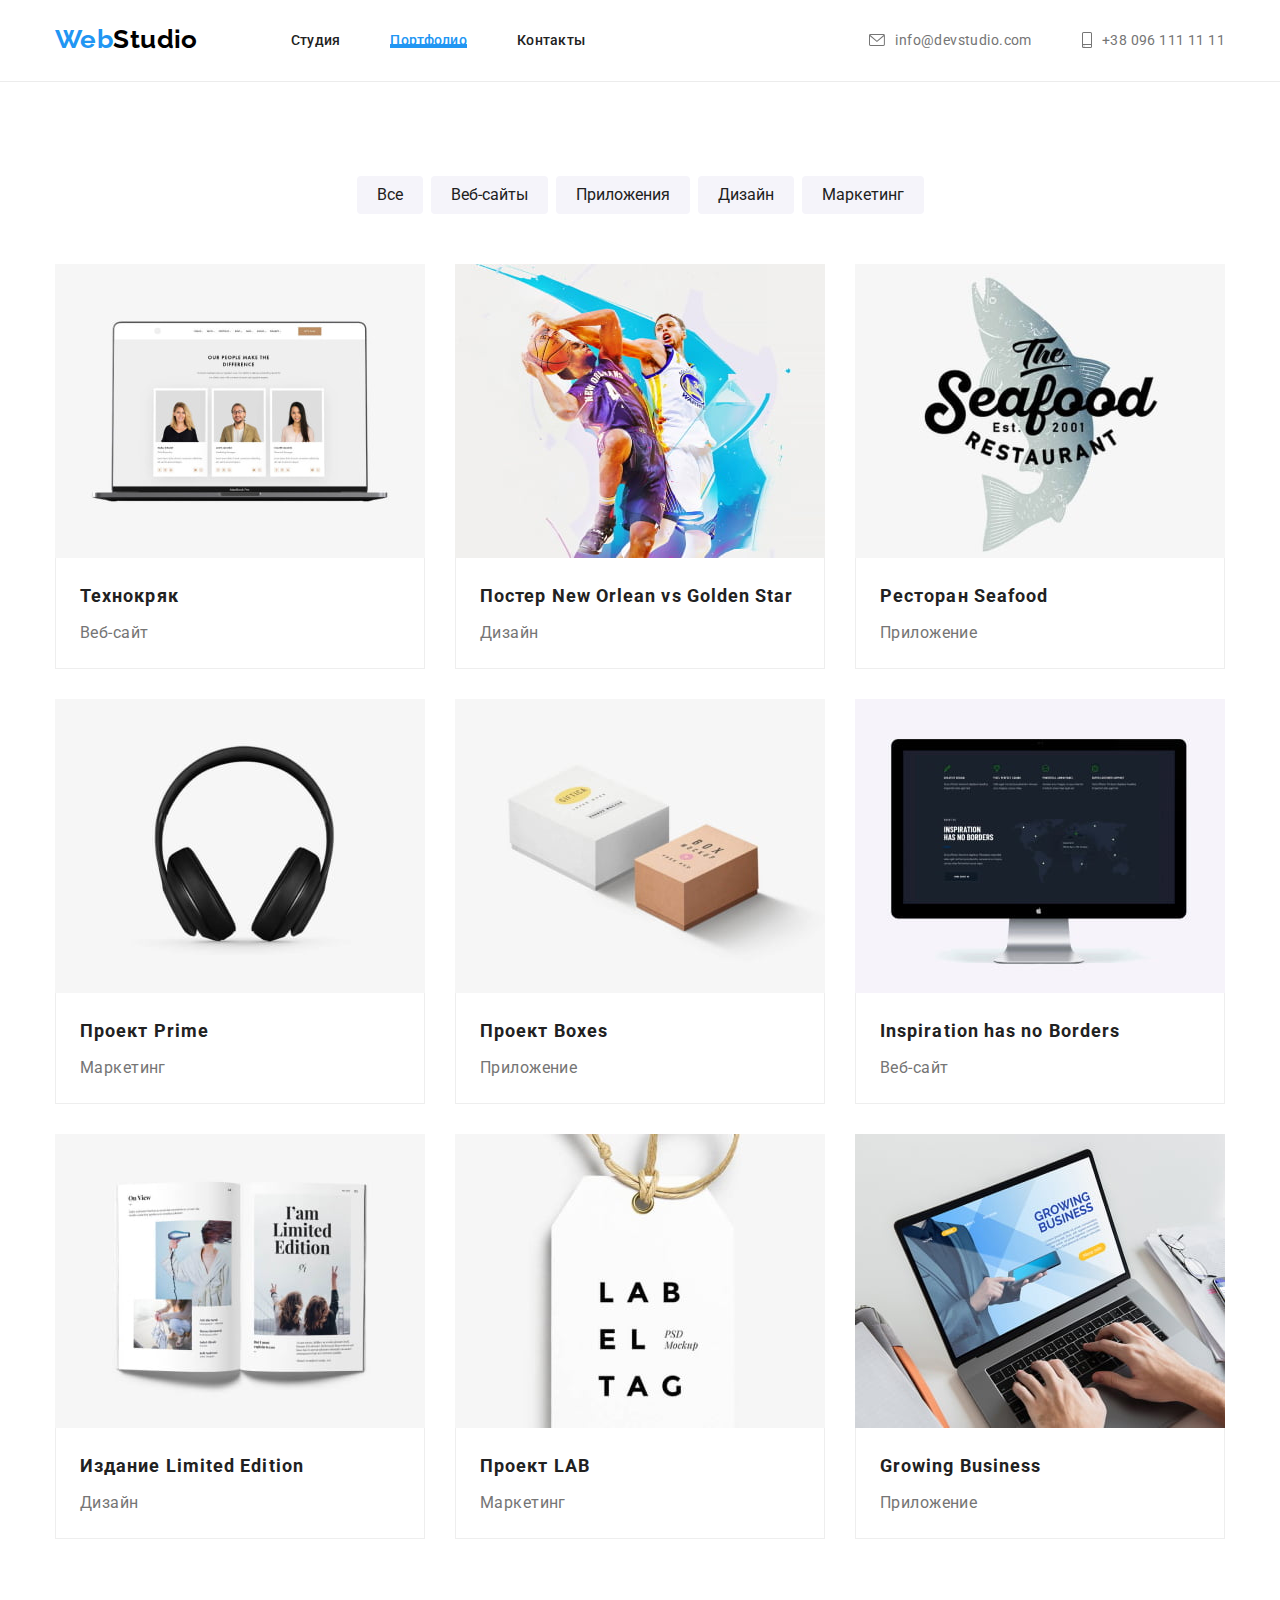
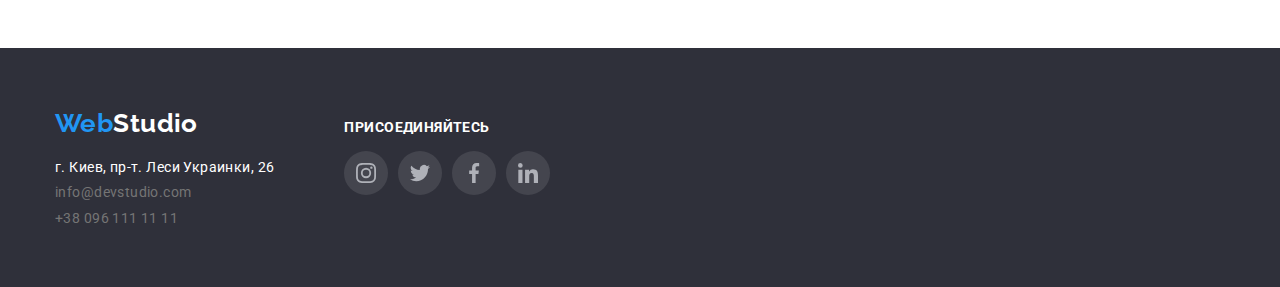
==== portfolio.html @ b0d62fca "Add files via upload" ====
<!DOCTYPE html>
<html lang="ru">

<head>
    <meta charset="UTF-8">    
    <meta name="description" content="Портфолио"/>
    <meta http-equiv="x-ua-compatible" content="ie=edge">
    <meta name="viewport" content="width=device-width, initial-scale=1.0">
    <link rel="stylesheet" href="css/modern-normalize.css">
    <link rel="stylesheet" href="./css/styles.css">
    <title>Портфолио</title>
    <link rel="preconnect" href="https://fonts.googleapis.com">
    <link rel="preconnect" href="https://fonts.gstatic.com" crossorigin>
    <link href="https://fonts.googleapis.com/css2?family=Raleway:wght@700&family=Roboto:wght@400;500;700;900&display=swap"
        rel="stylesheet">
</head>

<body>
    <!--header-->
        <header>
            <div class="container">
                <div class="heading-list">
                    <!--website navigation-->
                    <nav class="heading-nav">
                        <a class="logo" href="./index.html"><span class="logo-blue">Web</span>Studio</a>
                        <ul class="menu">
                            <li class="menu-item"><a class="navigation" href="./index.html">Студия</a></li>
                            <li class="menu-item"><a class="navigation active" href="./portfolio.html">Портфолио</a></li>
                            <li class="menu-item"><a class="navigation" href="/контакты">Контакты</a></li>
                        </ul>
                    </nav>
                    <ul class="contacts-in-header">
                        <li class=contact-info>
                        <a class="contact contact-first" href="mailto:info@devstudio.com"> 
                        <svg class="contacts-icon" width="16" height="12">
                        <use href="./images/icons.svg#icon-envelope"></use>
                        </svg>
                        info@devstudio.com</a>
                        </li>
                        <li class=contact-info> 
                        <a class="contact" href="tel:+380961111111">
                        <svg class="contacts-icon" width="10" height="16">
                        <use href="./images/icons.svg#icon-smartphone"></use>
                        </svg>+38 096 111 11 11</a></li>
                    </ul>
                </div>
            </div>
        </header>

    <!--main content-->
    <main>
        <!--buttons block-->
        <section  class="section">
            <div  class="container">
            <h1 hidden>none</h1>
            <ul class="project-portfolio-navigation">
                <li class="portfolio-navigation-item"><button type="button" class="button">Все</button></li>
                <li class="portfolio-navigation-item"><button type="button" class="button">Веб-сайты</button></li>
                <li class="portfolio-navigation-item"><button type="button" class="button">Приложения</button></li>
                <li class="portfolio-navigation-item"><button type="button" class="button">Дизайн</button></li>
                <li class="portfolio-navigation-item"><button type="button" class="button">Маркетинг</button></li>
            </ul>
         <!--pictures section-->

            <ul class="project-examples element">
                <li class="project-sample">
                    <a class="project-border">
                    <img src="./images/portf1.jpg" alt="открытая страница с профайлами специалистов на ноутбуке"/>
                    <div class="project-discription">
                    <h2 class="projects">Технокряк</h2>
                    <p class="projects-type">Веб-сайт</p>
                    </div>
                    </a>
                </li>
                <li class="project-sample">
                    <a class="project-border">
                    <img src="./images/portf2.jpg" alt="баскетболисты борются за мяч"/>
                    <div class="project-discription">
                    <h2 class="projects">Постер New Orlean vs Golden Star</h2>
                    <p class="projects-type">Дизайн</p>
                    </div>
                    </a>
                </li>
                <li class="project-sample">
                    <a class="project-border">
                    <img src="./images/portf3.jpg" alt="лого ресторана Сифуд"/>
                    <div class="project-discription">
                    <h2 class="projects">Ресторан Seafood</h2>
                    <p class="projects-type">Приложение</p>
                    </div>
                    </a>
                </li>
                <li class="project-sample">
                    <a class="project-border">
                    <img src="./images/portf4.jpg" alt="черные наушники"/>
                    <div class="project-discription">
                    <h2 class="projects">Проект Prime</h2>
                    <p class="projects-type">Маркетинг</p>
                    </div>
                    </a>
                </li>
                <li class="project-sample">
                    <a class="project-border">
                    <img src="./images/portf5.jpg" alt="две коробки с разными лого"/>
                    <div class="project-discription">
                    <h2 class="projects">Проект Boxes</h2>
                    <p class="projects-type">Приложение</p>
                    </div>
                    </a>
                </li>
                <li class="project-sample">
                    <a class="project-border">
                    <img src="./images/portf6.jpg" alt="открытая на моноблоке страничка сайта с картой"/>
                    <div class="project-discription">
                    <h2 class="projects">Inspiration has no Borders</h2>
                    <p class="projects-type">Веб-сайт</p>
                    </div>
                    </a>
                </li>
                <li class="project-sample">
                    <a class="project-border">
                    <img src="./images/portf7.jpg" alt="открытый журнал с илюстрациями"/>
                    <div class="project-discription">
                    <h2 class="projects">Издание Limited Edition</h2>
                    <p class="projects-type">Дизайн</p>
                    </div>
                    </a>
                </li>
                <li class="project-sample">
                    <a class="project-border">
                    <img src="./images/portf8.jpg" alt="бирка с лого проекта Лаб"/>
                    <div class="project-discription">
                    <h2 class="projects">Проект LAB</h2>
                    <p class="projects-type">Маркетинг</p>
                    </div>
                    </a>
                </li>
                <li class="project-sample">
                    <a class="project-border">
                    <img src="./images/portf9.jpg" alt="человек заходит на сайт Гроуинг Бизнес с ноутбука"/>
                    <div class="project-discription">
                    <h2 class="projects">Growing Business</h2>
                    <p class="projects-type">Приложение</p>
                    </div>
                    </a>
                </li>
            </ul>
        </div>
        </section>
    </main>
    <!--footer-->
<footer class="footer">
    <div class="container container-footer">
        <div class="contacts-content">
            <a class="logo-footer" href="./index.html"><span class="logo-blue">Web</span>Studio</a>
            <address>
                <ul class="contacts-footer">
                    <li><span class="contact-adress">г. Киев, пр-т. Леси Украинки, 26</span></li>
                    <li class="contact-footer"><a class="contact"
                            href="mailto:info@devstudio.com">info@devstudio.com</a>
                    </li>
                    <li class="contact-footer"><a class="contact" href="tel:+380961111111">+38 096 111 11 11</a></li>
                </ul>
            </address>
        </div>
        <div class="footer-social-networks">
            <h4 class="footer-social-networks-title">ПРИСОЕДИНЯЙТЕСЬ</h4>
            <ul class="social-links">
                <li class="social-link">
                    <a class="social-network-icon" href="#">
                        <svg class="network-icon" width="20" height="20">
                            <use href="./images/icons.svg#icon-instagram"></use>
                        </svg>
                    </a>
                </li>
                <li class="social-link">
                    <a class="social-network-icon" href="#">
                        <svg class="network-icon" width="20" height="20">
                            <use href="./images/icons.svg#icon-twitter"></use>
                        </svg>
                    </a>
                </li>
                <li class="social-link">
                    <a class="social-network-icon" href="#">
                        <svg class="network-icon" width="20" height="20">
                            <use href="./images/icons.svg#icon-facebook"></use>
                        </svg>
                    </a>
                </li>
                <li class="social-link">
                    <a class="social-network-icon" href="#">
                        <svg class="network-icon" width="20" height="20">
                            <use href="./images/icons.svg#icon-linkedin"></use>
                        </svg>
                    </a>
                </li>
            </ul>
        </div>
    </div>
</footer>
</body>

</html>
---- css/styles.css ----
:root {
  --primary-font: 'Roboto';
  --secondary-font: 'Raleway';
  --background-color: #fff;
  --primary-color: #212121;
  --logo-main-color: #000;
  --logo-secondary-color: #2196f3;
  --small-text-color: #757575;
  --background-extra: #f5f4fa;
  --footer-background: #2f303a;
  --customer-logo: #afb1b8;
}

body {
  font-family: var(--primary-font, --secondary-font);
  font-size: 14px;
  line-height: 1.19;
  color: var(--primary-color);
  background-color: var(--background-color);
  letter-spacing: 0.03em;
}
* {
  box-sizing: border-box;
}
ul {
  list-style: none;
  margin: 0px;
  padding: 0px;
}
h1,
h2,
h3,
h4,
h5,
h6,
p {
  margin: 0px;
  padding: 0px;
}
ul {
  list-style: none;
  padding-left: 0px;
  margin: 0px;
}
a {
  text-decoration: none;
}
button {
  cursor: pointer;
}
img {
  max-width: 100%;
  height: auto;
  display: block;
}
.container {
  width: 1200px;
  padding: 0px 15px;
  margin: 0px auto;
}
.section {
  padding: 94px 0px;
}
/*=====header+footer=====*/
header {
  border-bottom: 1px solid #ececec;
}
.heading-list {
  display: flex;
  align-items: center;
  align-content: center;
  justify-content: space-between;
}
.logo {
  font-family: var(--secondary-font);
  font-weight: 700;
  font-size: 26px;
  color: var(--logo-main-color);
  padding-top: 24px;
  padding-bottom: 25px;
  margin-right: 93px;
}
.logo-blue {
  color: var(--logo-secondary-color);
}

/* navigation */
.heading-nav {
  display: flex;
  justify-content: space-between;
  align-items: center;
  align-content: center;
}
.menu {
  display: flex;
  justify-content: space-between;
  padding: 32px 0px;
}
.menu-item {
  margin: 0px 50px 0px 0px;
}
.menu-item:last-child {
  margin-right: 0px;
}
.navigation {
  letter-spacing: 0.02em;
  color: var(--primary-color);
  font-weight: 500;
}
.navigation:hover {
  color: var(--logo-secondary-color);
  transition: 250ms cubic-bezier(0.4, 0, 0.2, 1);
}
.active {
  color: var(--logo-secondary-color);
  position: relative;
}
.active::after {
  content: '';
  display: block;
  width: 100%;
  height: 4px;
  background-color: var(--logo-secondary-color);
  position: absolute;
  left: 0;
  bottom: 0;
}
/* contacts */
.contacts-in-header {
  display: flex;
  justify-content: space-between;
  padding: 0px;
  align-items: center;
}
.contact {
  color: var(--small-text-color);
  font-style: normal;
  display: flex;
  align-items: center;
}
.contact-info {
  display: flex;
  fill: var(--small-text-color);
}
.contact:hover,
.contact:focus {
  color: var(--logo-secondary-color);
  transition: 250ms cubic-bezier(0.4, 0, 0.2, 1);
}
.contact:hover .contacts-icon,
.contact:focus .contacts-icon {
  fill: var(--logo-secondary-color);
  transition: 250ms cubic-bezier(0.4, 0, 0.2, 1);
}

.contact-first {
  margin: 0px 50px 0px 0px;
}

.contact-adress {
  color: var(--background-color);
  font-style: normal;
}
.contacts-icon {
  margin-right: 10px;
}

/*=====main content portfolio=====*/
.project-portfolio-navigation {
  display: flex;
  justify-content: center;
  margin-bottom: 50px;
}
.portfolio-navigation-item {
  padding-left: 8px;
}
.portfolio-navigation-item:first-child {
  padding-left: 0px;
}
.portfolio-navigation-item:last-child {
  margin-right: 0px;
}
.portfolio-navigation-item:first-child {
  margin-left: 0px;
}
.button {
  color: var(--primary-color);
  font-size: 16px;
  text-align: center;
  line-height: 1.625;
  background: var(--background-extra);
  border-radius: 4px;
  border: 0px solid var(--background-extra);
  padding: 6px 20px;
}
.button:last-child {
  margin: 0px;
}
.button:hover,
.button:focus {
  color: var(--background-color);
  background: var(--logo-secondary-color);
  box-shadow: 0px 2px 2px 0px #0000001f, 0px 1px 2px 0px #00000014, 0px 3px 1px 0px #0000001a;
  border: 0px solid var(--logo-secondary-color);
  transition: 250ms cubic-bezier(0.4, 0, 0.2, 1);
}

/* ====project-samples ====*/
.element {
  list-style: none;
  padding-left: 0px;
  margin: 0px;
}
.project-examples {
  display: flex;
  flex-wrap: wrap;
  margin-top: -15px;
}
.project-sample {
  box-sizing: content-box;
  width: 370px;
  margin: 15px 0px 15px 30px;
}
.project-border:hover,
.project-border:focus {
  display: block;
  box-shadow: 1px 4px 6px 0px rgba(0, 0, 0, 0.16), 0px 4px 4px 0px rgba(0, 0, 0, 0.06),
    0px 1px 1px 0px rgba(0, 0, 0, 0.12);
  transition: 250ms cubic-bezier(0.4, 0, 0.2, 1);
}
.project-sample:nth-child(3n + 1) {
  margin-left: 0px;
}
/* .project-sample:nth-child(3n + 2) {
  margin-right: 0px;
} */
.projects {
  font-weight: 700;
  font-size: 18px;
  line-height: 2;
  letter-spacing: 0.06em;
  justify-content: flex-start;
}
.projects-type {
  font-size: 16px;
  line-height: 1.875;
  color: var(--small-text-color);
  justify-content: flex-start;
  margin-top: 4px;
}
.project-discription {
  padding: 20px 24px;
  border-left: 1px solid #eeeeee;
  border-right: 1px solid #eeeeee;
  border-bottom: 1px solid #eeeeee;
}
/*======main content studio======*/
.main-page-title {
  background: var(--footer-background);
  align-items: center;
  padding: 200px 0px;
  background-image: linear-gradient(rgba(47, 48, 58, 0.4), rgba(47, 48, 58, 0.4)),
    url(../images/header.jpg);
  background-repeat: no-repeat;
  background-size: cover;
  max-width: 1600px;
  margin: 0px auto;
  height: 600px;
}
.main-title {
  font-size: 44px;
  font-style: black;
  font-weight: 900;
  line-height: 1.364;
  color: var(--background-color);
  text-align: center;
  letter-spacing: 0.06em;
  text-transform: uppercase;
  justify-content: center;
  width: 696px;
  margin: 0px 252px 30px 252px;
}
.order-button {
  font-weight: 700;
  font-size: 16px;
  line-height: 1.875;
  color: var(--background-color);
  display: flex;
  align-items: center;
  text-align: center;
  letter-spacing: 0.06em;
  justify-content: center;
  background: var(--logo-secondary-color);
  box-shadow: 0px 4px 4px rgba(0, 0, 0, 0.15);
  border-radius: 4px;
  justify-content: center;
  margin: auto;
  border: none;
}
.button-text {
  padding: 10px 32px;
}
/*=====compamy values section=====*/
.values-list {
  display: flex;
  justify-content: space-between;
}
.values {
  padding-bottom: 0px;
}
.company-values {
  font-weight: 700;
  text-transform: uppercase;
}
.company-values-description {
  font-weight: 400;
  line-height: 1.71;
  color: var(--small-text-color);
}
.value {
  width: 270px;
}
.value:last-child {
  margin-right: 0px;
}
.value-icon-background {
  background: var(--background-extra);
  height: 120px;
  margin-bottom: 30px;
  display: flex;
  justify-content: center;
  align-items: center;
}
/* .value-icon {
} */
/*=====what we do section=====*/
.what-we-do-content {
  display: flex;
  justify-content: space-between;
}
.what-we-do-content-item:last-child {
  margin-right: 0px;
}
.section-title {
  font-weight: 700;
  font-size: 36px;
  text-align: center;
  margin-bottom: 50px;
}
/*======our team section====== */
.our-team {
  background-color: var(--background-extra);
}
.team-section-content {
  display: flex;
  justify-content: space-between;
}
.team-section-content-item {
  box-shadow: 0px 2px 1px 0px #00000033, 0px 1px 1px 0px #00000024, 0px 1px 3px 0px #0000001f;
  border-radius: 0px 0px 4px 4px;
  background-color: var(--background-color);
}
.team-section-content-item:not(:first-child) {
  margin-left: 30px;
}
.team-member {
  font-size: 16px;
  line-height: 1.17;
  text-align: center;
  margin-bottom: 10px;
}
.team-member-role {
  font-size: 16px;
  line-height: 1.17;
  font-weight: 400;
  color: var(--small-text-color);
  text-align: center;
}
.team-member-description {
  padding: 30px 32px 30px 32px;
}
.social-links {
  display: flex;
  justify-content: space-between;
  align-items: center;
  margin-top: 16px;
  box-sizing: border-box;
}
.social-link {
  margin-left: 10px;
  fill: var(--customer-logo);
}
.social-link:hover,
.social-link:focus {
  background: var(--logo-secondary-color);
  fill: var(--background-color);
  border-radius: 50%;
  transition: 250ms cubic-bezier(0.4, 0, 0.2, 1);
}
.social-link:first-child {
  margin-left: 0px;
}
.link-icon {
  padding: 12px;
  display: flex;
  align-items: center;
  justify-content: center;
  width: 44px;
  height: 44px;
}

/* =========customers section ========*/
.customers {
  display: flex;
  justify-content: space-between;
  align-items: center;
}
.customers-logo {
  margin-left: 30px;
  box-sizing: border-box;
  border-radius: 4px;
  border: 1px solid var(--customer-logo);
  fill: var(--customer-logo);
}
.customers-logo:hover,
.customers-logo:focus {
  fill: var(--logo-secondary-color);
  border: 1px solid var(--logo-secondary-color);
  transition: 250ms cubic-bezier(0.4, 0, 0.2, 1);
}
.customers-logo:first-child {
  margin-left: 0px;
}
.customer {
  margin: 16px 32px;
}
/*===== footer =====*/
.footer {
  background-color: var(--footer-background);
  padding: 60px 0px;
}
.logo-footer {
  font-family: var(--secondary-font);
  font-weight: 700;
  font-size: 26px;
  color: var(--background-color);
}
.contacts-footer {
  display: flex;
  flex-direction: column;
  margin-top: 20px;
  padding: 0px;
}
.contact-footer {
  margin-top: 9px;
}
.container-footer {
  display: flex;
  align-items: baseline;
}
.footer-social-networks {
  margin-left: 70px;
}
.footer-social-networks-title {
  color: var(--background-color);
  line-height: 1.17;
  font-weight: 700;
  letter-spacing: 0.03em;
}
.social-network-icon {
  background: rgba(255, 255, 255, 0.1);
  color: var(--background-color);
  border-radius: 50%;
  padding: 12px;
  display: flex;
  align-items: center;
  justify-content: center;
  width: 44px;
  height: 44px;
}
.social-network-icon:hover,
.social-network-icon:focus {
  background: var(--logo-secondary-color);
  border-radius: 50%;
  transition: 250ms cubic-bezier(0.4, 0, 0.2, 1);
}
.social-links-footer {
  display: flex;
  justify-content: space-between;
  align-items: center;
  margin-top: 20px;
  box-sizing: content-box;
}

/* ======Модальное окно====== */
.backdrop {
  cursor: not-allowed;
  display: flex;
  background-color: rgba(0, 0, 0, 0.1);
  position: fixed;
  left: 0;
  top: 0;
  height: 100%;
  width: 100%;
  opacity: 1;
  transition: opacity 250ms cubic-bezier(0.4, 0, 0.2, 1);
}
.backdrop.is-hidden {
  opacity: 0;
  pointer-events: none;
}
.modal {
  position: absolute;
  top: 50%;
  left: 50%;
  min-height: 581px;
  min-width: 528px;
  padding: 15px;
  background-color: var(--background-color);
  transform: translate(-50%, -50%) scale(1);
  transition: 250ms cubic-bezier(0.4, 0, 0.2, 1);
}
.close-button {
  position: absolute;
  top: 0;
  right: 0;
  margin: 8px;
}
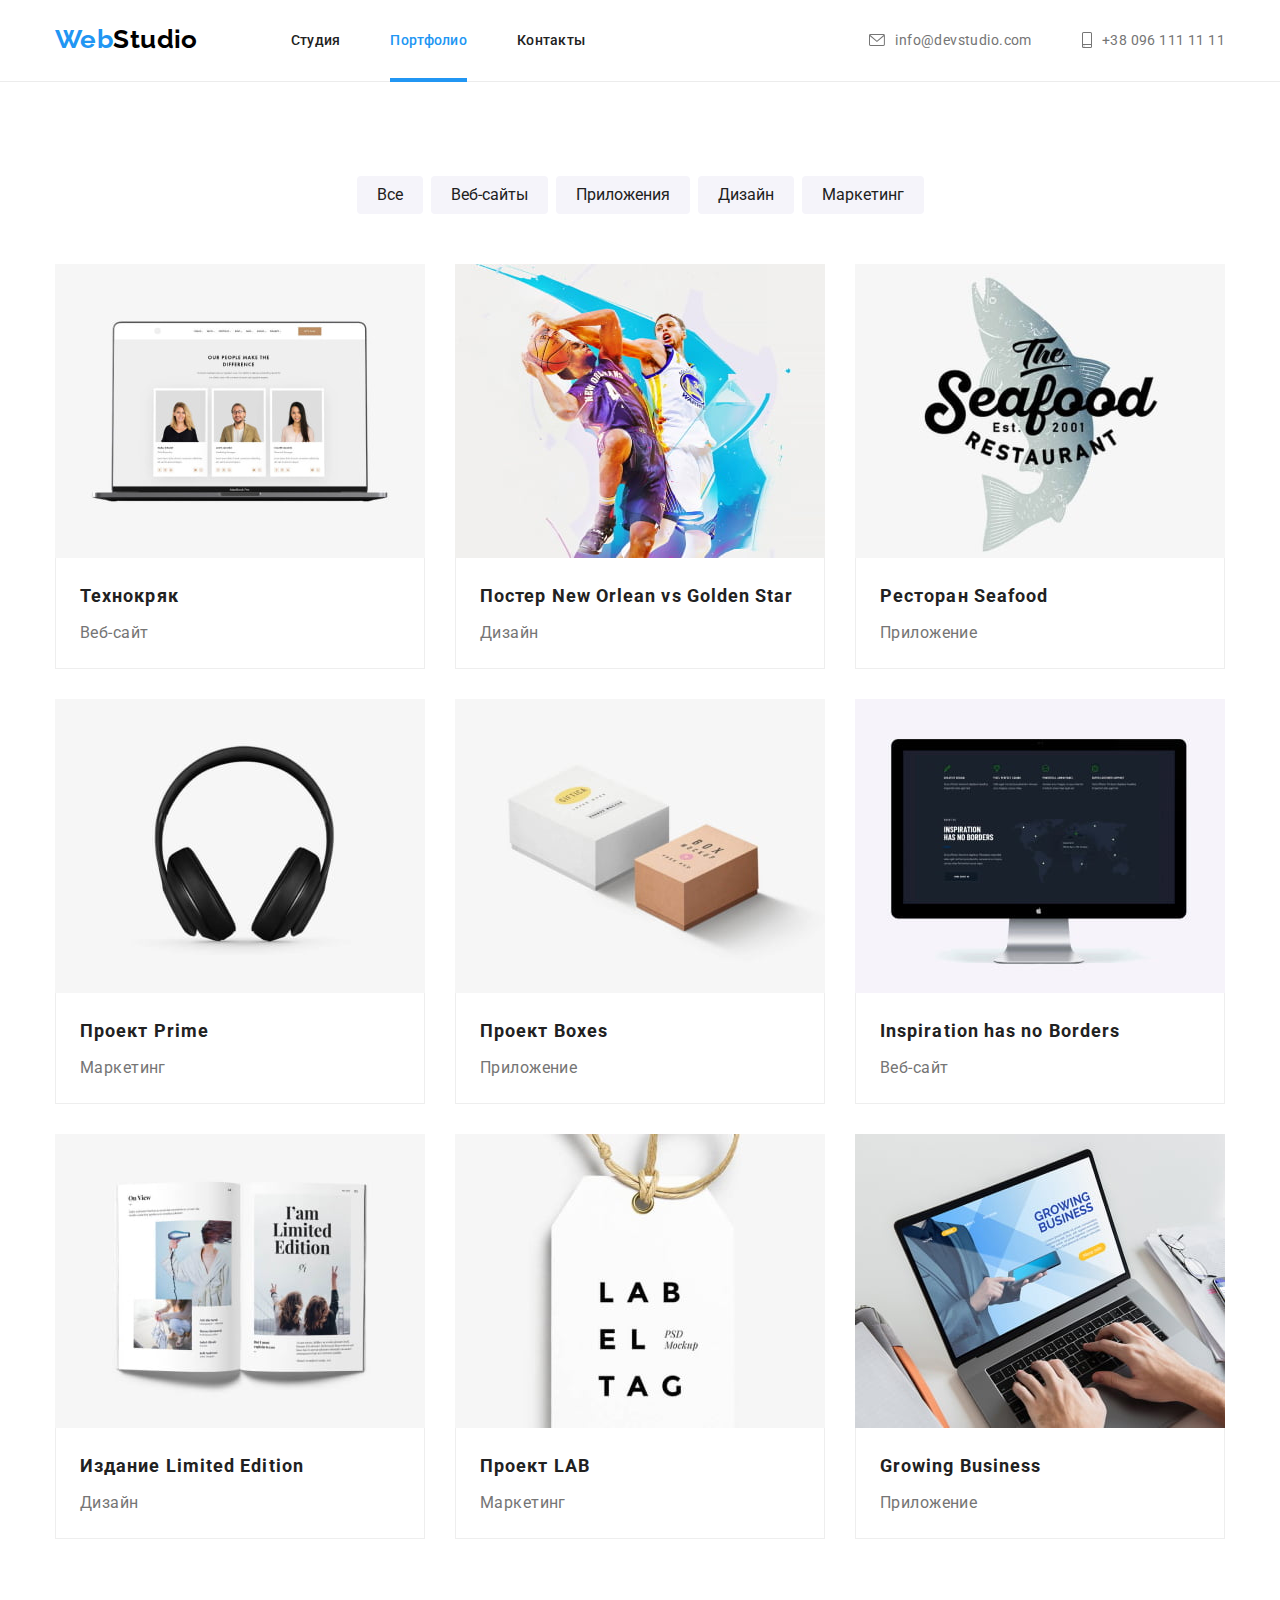
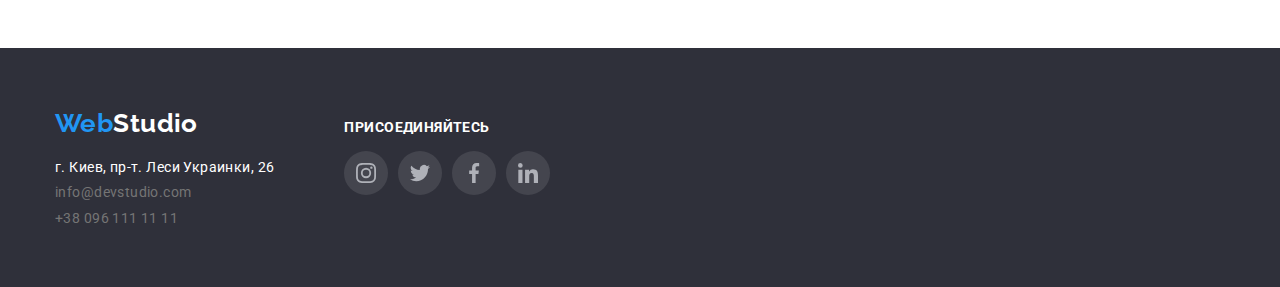
==== commit 117ada75: "Add files via upload" ====
--- a/portfolio.html
+++ b/portfolio.html
@@ -65,7 +65,8 @@
             <ul class="project-examples element">
                 <li class="project-sample">
                     <a class="project-border">
-                    <img src="./images/portf1.jpg" alt="открытая страница с профайлами специалистов на ноутбуке"/>
+                    <div class="overlay">
+                    <img src="./images/portf1.jpg" alt="открытая страница с профайлами специалистов на ноутбуке"/></div>
                     <div class="project-discription">
                     <h2 class="projects">Технокряк</h2>
                     <p class="projects-type">Веб-сайт</p>
@@ -74,7 +75,8 @@
                 </li>
                 <li class="project-sample">
                     <a class="project-border">
-                    <img src="./images/portf2.jpg" alt="баскетболисты борются за мяч"/>
+                    <div class="overlay">
+                    <img  src="./images/portf2.jpg" alt="баскетболисты борются за мяч"/></div>
                     <div class="project-discription">
                     <h2 class="projects">Постер New Orlean vs Golden Star</h2>
                     <p class="projects-type">Дизайн</p>
@@ -83,7 +85,8 @@
                 </li>
                 <li class="project-sample">
                     <a class="project-border">
-                    <img src="./images/portf3.jpg" alt="лого ресторана Сифуд"/>
+                    <div class="overlay">
+                    <img src="./images/portf3.jpg" alt="лого ресторана Сифуд"/></div>
                     <div class="project-discription">
                     <h2 class="projects">Ресторан Seafood</h2>
                     <p class="projects-type">Приложение</p>
@@ -92,7 +95,8 @@
                 </li>
                 <li class="project-sample">
                     <a class="project-border">
-                    <img src="./images/portf4.jpg" alt="черные наушники"/>
+                    <div class="overlay">
+                    <img src="./images/portf4.jpg" alt="черные наушники"/></div>
                     <div class="project-discription">
                     <h2 class="projects">Проект Prime</h2>
                     <p class="projects-type">Маркетинг</p>
@@ -101,7 +105,8 @@
                 </li>
                 <li class="project-sample">
                     <a class="project-border">
-                    <img src="./images/portf5.jpg" alt="две коробки с разными лого"/>
+                    <div class="overlay">
+                    <img src="./images/portf5.jpg" alt="две коробки с разными лого"/></div>
                     <div class="project-discription">
                     <h2 class="projects">Проект Boxes</h2>
                     <p class="projects-type">Приложение</p>
@@ -110,7 +115,8 @@
                 </li>
                 <li class="project-sample">
                     <a class="project-border">
-                    <img src="./images/portf6.jpg" alt="открытая на моноблоке страничка сайта с картой"/>
+                    <div class="overlay">
+                    <img src="./images/portf6.jpg" alt="открытая на моноблоке страничка сайта с картой"/></div>
                     <div class="project-discription">
                     <h2 class="projects">Inspiration has no Borders</h2>
                     <p class="projects-type">Веб-сайт</p>
@@ -119,7 +125,8 @@
                 </li>
                 <li class="project-sample">
                     <a class="project-border">
-                    <img src="./images/portf7.jpg" alt="открытый журнал с илюстрациями"/>
+                    <div class="overlay">
+                    <img src="./images/portf7.jpg" alt="открытый журнал с илюстрациями"/></div>
                     <div class="project-discription">
                     <h2 class="projects">Издание Limited Edition</h2>
                     <p class="projects-type">Дизайн</p>
@@ -128,7 +135,8 @@
                 </li>
                 <li class="project-sample">
                     <a class="project-border">
-                    <img src="./images/portf8.jpg" alt="бирка с лого проекта Лаб"/>
+                    <div class="overlay">
+                    <img src="./images/portf8.jpg" alt="бирка с лого проекта Лаб"/></div>
                     <div class="project-discription">
                     <h2 class="projects">Проект LAB</h2>
                     <p class="projects-type">Маркетинг</p>
@@ -137,7 +145,8 @@
                 </li>
                 <li class="project-sample">
                     <a class="project-border">
-                    <img src="./images/portf9.jpg" alt="человек заходит на сайт Гроуинг Бизнес с ноутбука"/>
+                    <div class="overlay">
+                    <img src="./images/portf9.jpg" alt="человек заходит на сайт Гроуинг Бизнес с ноутбука"/></div>
                     <div class="project-discription">
                     <h2 class="projects">Growing Business</h2>
                     <p class="projects-type">Приложение</p>
--- a/css/styles.css
+++ b/css/styles.css
@@ -19,7 +19,9 @@
   background-color: var(--background-color);
   letter-spacing: 0.03em;
 }
-* {
+*,
+::before,
+::after {
   box-sizing: border-box;
 }
 ul {
@@ -124,6 +126,7 @@
   position: absolute;
   left: 0;
   bottom: 0;
+  top: 46px;
 }
 /* contacts */
 .contacts-in-header {
@@ -221,6 +224,7 @@
   width: 370px;
   margin: 15px 0px 15px 30px;
 }
+
 .project-border:hover,
 .project-border:focus {
   display: block;
@@ -253,6 +257,27 @@
   border-left: 1px solid #eeeeee;
   border-right: 1px solid #eeeeee;
   border-bottom: 1px solid #eeeeee;
+}
+
+.overlay {
+  position: relative;
+  overflow: hidden;
+}
+.overlay::before {
+  content: '';
+  display: inline;
+  position: absolute;
+  top: 0;
+  left: 0;
+  width: 100%;
+  height: 100%;
+  background-color: var(--logo-secondary-color);
+  opacity: 0.9;
+  transform: translateY(100%);
+  transition: 250ms cubic-bezier(0.4, 0, 0.2, 1);
+}
+.project-sample:hover .overlay::before {
+  transform: translateY(0);
 }
 /*======main content studio======*/
 .main-page-title {
@@ -346,6 +371,20 @@
   font-size: 36px;
   text-align: center;
   margin-bottom: 50px;
+}
+
+.what-we-do-description {
+  background-color: var(--footer-background);
+  opacity: 0.8;
+  height: 70px;
+  display: flex;
+  align-items: center;
+  justify-content: center;
+  margin-top: -70px;
+}
+.description-text {
+  font-weight: 700;
+  color: var(--background-color);
 }
 /*======our team section====== */
 .our-team {
@@ -525,4 +564,5 @@
   top: 0;
   right: 0;
   margin: 8px;
-}
+  border-radius: 50%;
+}
